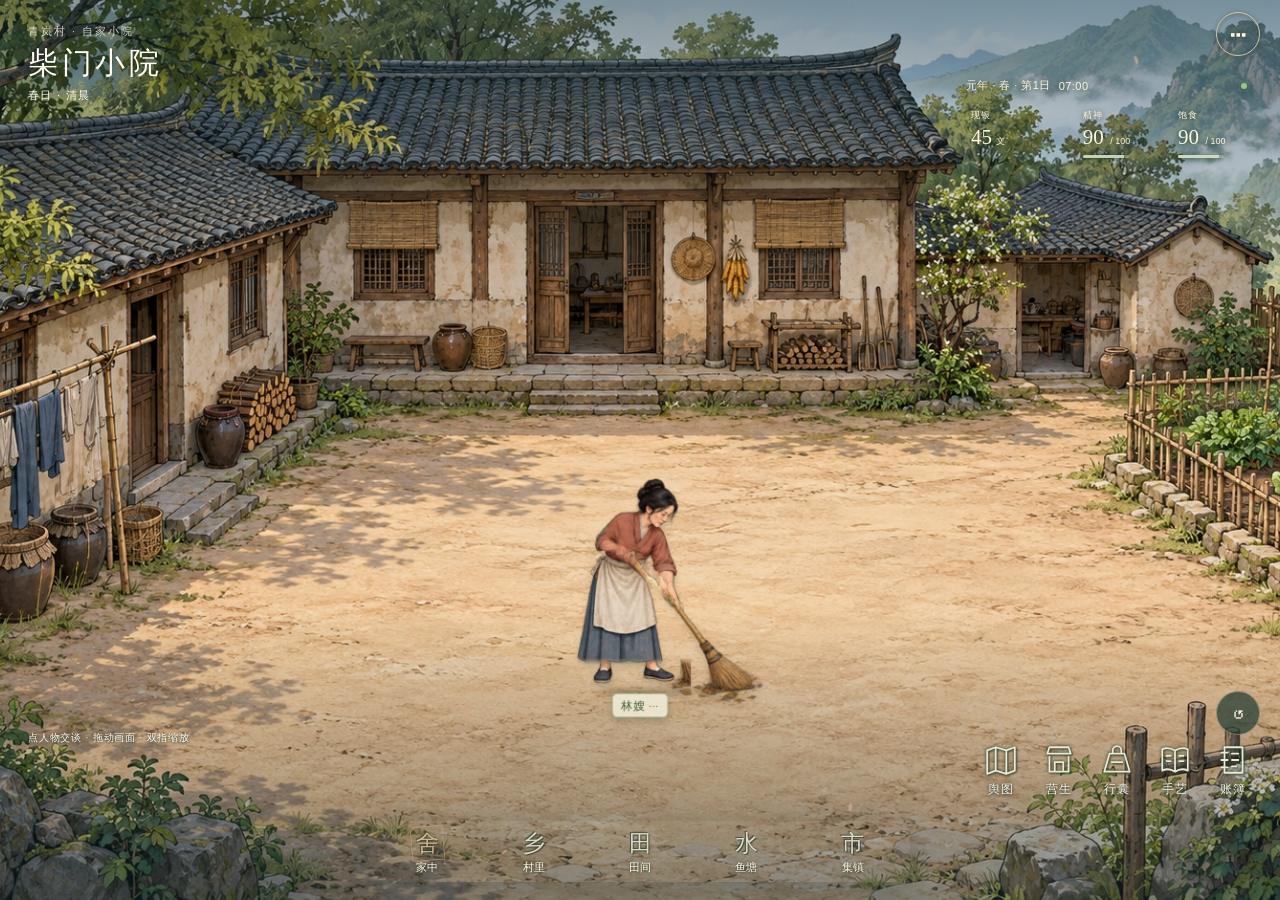
==== index.html @ 07425cd7 "Keep standing work feet planted and add contact shadows" ====
<!doctype html>
<html lang="zh-CN">
<head>
  <meta charset="utf-8">
  <meta name="viewport" content="width=device-width,initial-scale=1,viewport-fit=cover">
  <meta name="theme-color" content="#f5f1e8">
  <meta name="description" content="在青岚村从帮工学艺起步，种田、养鱼、经营面摊，一点点置下自己的家业。手机点开即玩的古风模拟经营测试版。">
  <title>山河家业 · 青岚经营记</title>
  <link rel="icon" href="icon.svg" type="image/svg+xml">
  <link rel="stylesheet" href="style.css?v=2">
  <link rel="stylesheet" href="game-shell.css?v=4">
  <link rel="stylesheet" href="scene-camera.css?v=4">
  <link rel="stylesheet" href="work-sprites.css?v=7">
</head>
<body>
  <header class="masthead">
    <a class="brand" href="./" aria-label="山河家业首页"><span class="seal">山</span><span><strong>山河家业</strong><small>青岚经营记</small></span></a>
    <div class="header-right"><span class="beta">山村测试版</span><button class="icon-button" id="settings-button" aria-label="打开存档与设置">⋯</button></div>
  </header>
  <main class="game-layout" id="game">
    <section class="world-column" aria-label="动态地点画面">
      <div class="scene" id="scene">
        <img class="scene-background" id="scene-image" alt="青岚村的山水生活" src="assets/home-v2.jpg" fetchpriority="high">
        <div class="scene-wash" aria-hidden="true"></div>
        <div class="scene-water" aria-hidden="true"></div>
        <canvas id="scene-motion" aria-hidden="true"></canvas>
        <div class="scene-heading"><span class="eyebrow" id="scene-region">青岚山下</span><h1 id="scene-title">家中小院</h1><span class="scene-weather" id="scene-weather">春日 · 晴</span></div>
        <div class="npc-layer" id="npc-layer"></div>
        <span class="scene-tip">点人物交谈 · 拖动画面 · 双指缩放</span>
        <span class="motion-label" aria-label="动态场景"><i></i>山间日常</span>
      </div>
      <nav class="location-nav" id="locations" aria-label="前往不同地点"></nav>
      <div class="scene-story"><span class="chapter-mark">壹</span><div><h2 id="story-title">从一餐一饭，慢慢置下家业</h2><p id="story-description">一方山水，几位熟人。先学门手艺，再盘算自己的营生。</p></div></div>
      <section class="recent-section" aria-label="最近发生的事"><div class="section-label"><span>村中手记</span><span class="subtle">每一次劳作，都有回响</span></div><ol id="recent-events" class="recent-events"></ol></section>
    </section>
    <section id="management-panel" class="management-column" aria-label="经营与生活">
      <div class="date-line"><span id="date">元年 · 春 · 初一</span><span id="time">辰时</span><span class="autosave" id="save-status"><i></i>进度自动保存</span></div>
      <div class="status-strip" id="status-strip"></div>
      <div class="panel-heading"><span>家业手札</span><button id="close-panel" aria-label="收起手札">×</button></div>
      <nav class="view-tabs" id="view-tabs" aria-label="经营栏目"><button data-view="business" aria-selected="true">营生</button><button data-view="bag" aria-selected="false">行囊</button><button data-view="skills" aria-selected="false">手艺</button><button data-view="ledger" aria-selected="false">账簿</button></nav>
      <div class="view-content" id="view-content" aria-live="polite"></div>
      <p class="version-note">经营测试版 · 本机独立存档 · 无需注册</p>
    </section>
  </main>
  <nav class="game-tools" aria-label="游戏手札"><button id="world-map-button" aria-label="打开世界地图"><svg viewBox="0 0 32 32" aria-hidden="true"><path d="M3 7l8-3 10 3 8-3v22l-8 3-10-3-8 3zM11 4v22M21 7v22"/></svg><span>舆图</span></button><button data-open-view="business">营生</button><button data-open-view="bag">行囊</button><button data-open-view="skills">手艺</button><button data-open-view="ledger">账簿</button></nav>
  <button id="panel-scrim" class="panel-scrim" aria-label="收起手札" hidden></button>
  <div class="toast" id="toast" role="status" aria-live="polite"></div>
  <dialog class="conversation" id="conversation" aria-labelledby="dialog-name">
    <button class="dialog-close" id="close-conversation" aria-label="结束对话">×</button>
    <div class="person-intro"><div class="portrait-wrap"><img id="dialog-portrait" alt=""></div><div><span class="eyebrow" id="dialog-role"></span><h2 id="dialog-name"></h2><p class="dialog-location" id="dialog-location"></p></div></div>
    <p class="dialog-speech" id="dialog-speech"></p>
    <p class="dialog-result" id="dialog-result" role="status" hidden></p>
    <div id="dialog-actions" class="action-list"></div>
    <button class="text-button leave-dialog" id="leave-conversation">改日再聊</button>
  </dialog>
  <dialog class="settings-dialog" id="settings" aria-labelledby="settings-title">
    <button class="dialog-close" id="close-settings" aria-label="关闭存档与设置">×</button>
    <span class="eyebrow">山河手札</span><h2 id="settings-title">存档与设置</h2>
    <p class="muted">进度保存在当前浏览器。更换手机、清理浏览器前，请导出一份存档。</p>
    <div class="settings-actions"><button class="primary-button" id="export-save">导出存档</button><label class="secondary-button file-label">导入存档<input type="file" id="import-save" accept="application/json,.json"></label><button class="secondary-button" id="toggle-motion">减少画面动态</button></div>
    <p class="setting-message" id="setting-message" role="status"></p>
    <div class="settings-divider"></div><p class="muted small">本版开放务农、养鱼、面摊三条起家路线。家族继承等后续内容暂未开放。</p>
    <button class="danger-button" id="new-game">重新开始一段生活</button>
  </dialog>
  <noscript><p class="noscript">请启用浏览器 JavaScript，才能开始经营与保存进度。</p></noscript>
  <script type="module" src="app.js?v=7"></script>
</body>
</html>
---- style.css ----
@charset "UTF-8";
/* Each work joint has its own pivot. The feet stay planted while hands and
   implements perform the task, including in the compact mobile scene. */
.work-actor{display:block;width:clamp(132px,16vw,206px);height:auto;aspect-ratio:180/168;pointer-events:none;margin-bottom:-3px;filter:drop-shadow(0 2px 1px #283b2424)}
.work-actor>svg{display:block;width:100%;height:100%;overflow:visible}
.work-actor .wa-joint,.work-actor .wa-torso,.work-actor .wa-hoe-swing,.work-actor .wa-sweep-arms{transform-box:view-box}
.work-actor .wa-torso{transform-origin:85px 112px}
.work-farmer .wa-torso{animation:wa-bend 2.5s ease-in-out infinite}
.wa-hoe-swing{transform-origin:87px 65px;animation:wa-hoe 2.5s ease-in-out infinite}
.wa-soil{animation:wa-soil 2.5s ease-out infinite;transform-origin:130px 150px}
.wa-feed-arm{transform-origin:96px 63px;animation:wa-feed 3.1s ease-in-out infinite}
.wa-grains{animation:wa-grains 3.1s ease-in infinite}
.wa-stir-arm{transform-origin:112px 74px;animation:wa-stir 1.7s ease-in-out infinite}
.wa-bowl-arm{transform-origin:70px 64px;animation:wa-hold 1.7s ease-in-out infinite}
.wa-steam{animation:wa-steam 3.4s ease-in-out infinite}
.wa-scoop-arm{transform-origin:73px 64px;animation:wa-scoop 3.3s ease-in-out infinite}
.wa-sack-arm{transform-origin:96px 64px;animation:wa-sack 3.3s ease-in-out infinite}
.wa-write-arm{transform-origin:114px 80px;animation:wa-write 1.6s linear infinite}
.wa-sweep-arms{transform-origin:90px 65px;animation:wa-sweep 2.6s ease-in-out infinite}
.work-neighbor .wa-torso{animation:wa-sweep-body 2.6s ease-in-out infinite}
.npc:hover .work-actor,.npc:focus-visible .work-actor{filter:brightness(1.08) drop-shadow(0 2px 1px #283b2424)}
.npc .npc-activity{font-size:9px;letter-spacing:.05em;color:#fff9e7;text-shadow:0 1px 3px #263d28,0 1px 5px #263d28;white-space:nowrap;line-height:1.7;margin-top:2px}
@keyframes wa-bend{0%,100%{transform:rotate(-7deg)}40%,58%{transform:rotate(9deg)}}
@keyframes wa-hoe{0%,100%{transform:rotate(-32deg)}42%,58%{transform:rotate(10deg)}75%{transform:rotate(-3deg)}}
@keyframes wa-soil{0%,38%,70%,100%{opacity:0;transform:translate(0,0)}45%{opacity:.8;transform:translate(0,-3px)}64%{opacity:0;transform:translate(6px,-12px)}}
@keyframes wa-feed{0%,15%,100%{transform:rotate(24deg)}35%,45%{transform:rotate(-19deg)}60%{transform:rotate(12deg)}}
@keyframes wa-grains{0%,30%,76%,100%{opacity:0;transform:translate(-8px,-20px)}34%{opacity:1;transform:translate(-8px,-20px)}72%{opacity:0;transform:translate(19px,42px)}}
@keyframes wa-stir{0%,100%{transform:rotate(-9deg) translate(-2px,1px)}25%{transform:rotate(-1deg) translate(3px,0)}50%{transform:rotate(9deg) translate(1px,2px)}75%{transform:rotate(0deg) translate(-3px,3px)}}
@keyframes wa-hold{0%,100%{transform:rotate(-1deg)}50%{transform:rotate(2deg)}}
@keyframes wa-steam{0%,100%{opacity:.2;transform:translateY(3px)}55%{opacity:.7;transform:translateY(-5px)}}
@keyframes wa-scoop{0%,100%{transform:rotate(-18deg)}30%,45%{transform:rotate(9deg)}65%{transform:rotate(-5deg)}80%{transform:rotate(-18deg)}}
@keyframes wa-sack{0%,100%{transform:rotate(1deg)}40%,65%{transform:rotate(-5deg)}}
@keyframes wa-write{0%,100%{transform:translate(0,0) rotate(0deg)}15%{transform:translate(2px,1px) rotate(3deg)}30%{transform:translate(-1px,2px) rotate(-2deg)}45%{transform:translate(2px,3px) rotate(2deg)}60%{transform:translate(0,4px) rotate(-2deg)}78%{transform:translate(-3px,-2px) rotate(-7deg)}}
@keyframes wa-sweep{0%,100%{transform:rotate(-14deg)}48%{transform:rotate(18deg)}62%{transform:rotate(18deg)}}
@keyframes wa-sweep-body{0%,100%{transform:rotate(-3deg)}48%,62%{transform:rotate(4deg)}}
@media(max-width:1050px){.work-actor{width:153px}}
@media(max-width:760px){.work-actor{width:135px}.npc .npc-activity{font-size:8px}}
body.reduced-motion .work-actor *,body.reduced-motion .work-actor *::before{animation:none!important}
@media(prefers-reduced-motion:reduce){.work-actor *{animation:none!important}}
:root{--paper:#f5f1e8;--paper-deep:#ece5d7;--ink:#293e35;--muted:#7d8275;--green:#43644f;--green-light:#e7ecdf;--line:#dcd8cb;--gold:#b18a4a;--red:#9e5348;--serif:"Songti SC","STSong","Noto Serif CJK SC",serif;--sans:-apple-system,BlinkMacSystemFont,"PingFang SC","Microsoft Yahei",sans-serif;font-family:var(--sans);color:var(--ink);background:var(--paper);font-synthesis:none;font-size:14px}*{box-sizing:border-box}body{margin:0;background:radial-gradient(ellipse at 20% 0,#fffdf7 0,transparent 65%),var(--paper)}button,a,input{touch-action:manipulation}button{font:inherit;color:inherit;cursor:pointer}button:focus-visible,a:focus-visible,label:focus-within{outline:3px solid #c7a56c;outline-offset:4px}button:disabled{cursor:not-allowed}a{color:inherit;text-decoration:none}button{border:0;background:none}h1,h2,h3,p{margin:0}button,summary{-webkit-tap-highlight-color:transparent}.masthead{max-width:1440px;margin:auto;padding:25px 40px 21px;display:flex;justify-content:space-between;align-items:center;border-bottom:1px solid var(--line)}.brand{display:flex;align-items:center;gap:12px}.brand strong{display:block;font:600 25px/1.2 var(--serif);letter-spacing:.13em}.brand small{display:block;font-size:10px;letter-spacing:.3em;color:var(--muted);margin-top:6px}.seal{display:grid;place-items:center;border:1px solid var(--red);outline:1px solid #9e534866;outline-offset:-4px;background:#9e5348;color:#faf1da;font:24px var(--serif);height:45px;width:38px;transform:rotate(-3deg)}.header-right{display:flex;align-items:center;gap:20px}.beta{font-size:11px;letter-spacing:.13em;color:var(--muted);padding:5px 9px;border:1px solid var(--line);border-radius:3px}.icon-button{font-size:29px;line-height:1;width:44px;height:44px;border-radius:50%;border:1px solid var(--line)}.game-layout{max-width:1440px;margin:auto;padding:30px 40px 50px;display:grid;grid-template-columns:minmax(0,1.1fr) minmax(360px,.9fr);gap:36px;align-items:start}.world-column{position:sticky;top:24px}.scene{position:relative;width:100%;aspect-ratio:1.48;min-height:300px;overflow:hidden;border-radius:9px;background:#b9c4ab;isolation:isolate;box-shadow:0 14px 35px #354d3812}.scene-background{width:100%;height:100%;position:absolute;inset:0;object-fit:cover;animation:scene-breathe 30s ease-in-out infinite alternate;transform-origin:center;z-index:-3}.scene-wash{position:absolute;inset:0;background:linear-gradient(180deg,#102d263b,transparent 32%,transparent 62%,#233c2726);pointer-events:none;z-index:-1}.scene-heading{position:absolute;top:23px;left:25px;color:#fffbed;filter:drop-shadow(0 1px 4px #203c3380);z-index:4}.eyebrow{text-transform:uppercase;letter-spacing:.18em;font-size:10px;line-height:1.8;display:block;color:var(--muted)}.scene-heading .eyebrow{color:#fffbedc7}.scene-heading h1{font:500 31px/1.4 var(--serif);letter-spacing:.12em}.scene-weather{display:block;font-size:11px;letter-spacing:.12em;margin-top:4px}.scene-tip{position:absolute;bottom:17px;left:20px;font-size:10px;color:#fffbee;letter-spacing:.08em;text-shadow:0 1px 3px #233a2c}.motion-label{position:absolute;right:18px;bottom:17px;font-size:10px;color:#fffbee;display:flex;align-items:center;gap:5px;text-shadow:0 1px 3px #233a2c}.motion-label i,.autosave i{width:5px;height:5px;background:#98c58d;border-radius:50%;display:inline-block;box-shadow:0 0 0 3px #b8d2a41c}.scene canvas{position:absolute;inset:0;width:100%;height:100%;pointer-events:none;z-index:1}.scene-water{position:absolute;left:39%;top:45%;width:62%;height:60%;background:repeating-radial-gradient(ellipse at 58% 64%,transparent 0,transparent 14px,#f8fff52b 15px,transparent 17px,transparent 30px);transform:rotate(-9deg);animation:water-flow 9s linear infinite;opacity:0;pointer-events:none;mix-blend-mode:screen;z-index:0}.scene[data-location="pond"] .scene-water{opacity:.45;clip-path:ellipse(52% 40% at 50% 60%)}.npc-layer{position:absolute;inset:0;z-index:3}.npc{position:absolute;left:var(--x);top:var(--y);transform:translate(-50%,-100%);padding:0;min-width:66px;min-height:100px;display:flex;flex-direction:column;align-items:center;justify-content:flex-end;filter:drop-shadow(0 4px 3px #24372633)}.npc img{height:clamp(68px,7.5vw,116px);width:auto;max-width:105px;object-fit:contain;display:block;animation:person-idle 4.8s ease-in-out infinite;animation-delay:var(--delay,0s);transform-origin:50% 92%;pointer-events:none;transition:filter .2s}.npc::before{content:"";position:absolute;left:19%;right:19%;bottom:22px;height:6px;border-radius:50%;background:#344a3433;filter:blur(3px);z-index:-1}.npc:hover img,.npc:focus-visible img{filter:brightness(1.09)}.npc-name{font-size:10px;color:#324c3e;background:#faf5e5e8;border:1px solid #c5c9ae;border-radius:20px;padding:4px 9px;white-space:nowrap;box-shadow:0 2px 7px #2b453119;letter-spacing:.08em;display:flex;gap:4px;align-items:center}.npc-name::after{content:"···";font-size:10px;color:#54705b}.npc:active img{transform:scale(.97)}.location-nav{display:flex;justify-content:space-between;gap:4px;margin-top:12px;padding:8px 0;border-bottom:1px solid var(--line)}.location-tab{display:flex;align-items:center;justify-content:center;gap:6px;min-height:44px;flex:1;font-size:12px;color:var(--muted);border-radius:5px;white-space:nowrap}.location-tab.active{color:var(--green);background:var(--green-light);font-weight:600}.location-tab .loc-symbol{font:17px var(--serif);opacity:.8}.scene-story{display:flex;gap:17px;padding:24px 0 22px;border-bottom:1px solid var(--line)}.chapter-mark{font:25px var(--serif);color:var(--gold);padding-top:3px}.scene-story h2{font:500 19px/1.6 var(--serif);letter-spacing:.04em}.scene-story p{font-size:12px;color:var(--muted);line-height:1.85;margin-top:6px}.recent-section{padding-top:19px}.section-label{display:flex;justify-content:space-between;align-items:center;gap:8px;font-size:11px;letter-spacing:.12em}.subtle{font-size:10px;color:#999b8b;letter-spacing:.03em}.recent-events{margin:15px 0 0;padding:0;list-style:none}.recent-events li{display:flex;gap:12px;line-height:1.75;font-size:11px;color:#777e70;margin-top:9px}.event-time{color:#a6a590;white-space:nowrap;font-size:10px;min-width:60px}.management-column{min-width:0}.date-line{display:flex;align-items:center;gap:12px;font-size:11px;letter-spacing:.04em;color:var(--muted);padding:1px 0 18px}.date-line>span:first-child{color:var(--ink)}.autosave{margin-left:auto;display:flex;align-items:center;gap:6px;font-size:10px}.status-strip{display:grid;grid-template-columns:1.2fr 1fr 1fr;gap:10px;padding:18px 0 21px;border-top:1px solid var(--line);border-bottom:1px solid var(--line)}.stat{border-right:1px solid var(--line);padding-left:17px}.stat:first-child{padding-left:0}.stat:last-child{border-right:0}.stat-label{font-size:10px;color:var(--muted);letter-spacing:.14em;display:block}.stat-value{font:500 28px/1.5 var(--serif);display:block;margin-top:3px;font-variant-numeric:tabular-nums}.stat-value small{font:11px var(--sans);color:var(--muted);margin-left:4px}.stat-meter{height:3px;width:65px;background:#e4e3d5;margin-top:6px;overflow:hidden;border-radius:3px}.stat-meter i{display:block;height:100%;background:#90a284}.stat.low .stat-value{color:var(--red)}.view-tabs{display:flex;border-bottom:1px solid var(--line);gap:28px;margin:17px 0 24px}.view-tabs button{min-height:44px;font-size:12px;position:relative;color:var(--muted);padding:4px 0 12px}.view-tabs button[aria-selected="true"]{font-weight:600;color:var(--ink)}.view-tabs button[aria-selected="true"]::after{content:"";position:absolute;bottom:-1px;left:0;right:0;height:2px;background:var(--green)}.content-heading{display:flex;justify-content:space-between;align-items:center;margin-bottom:14px;gap:10px}.content-heading h2{font:500 21px var(--serif);letter-spacing:.07em}.content-heading span{font-size:10px;color:var(--muted)}.intro-note{font-size:12px;color:var(--muted);line-height:1.9;margin-bottom:18px}.goal{background:#e8ecdf;border:1px solid #d7decb;border-radius:6px;padding:13px 15px;display:flex;gap:10px;align-items:flex-start;margin-bottom:18px}.goal-mark{font-family:var(--serif);color:var(--green);font-size:21px;line-height:1.2}.goal strong{font-size:12px;font-weight:500;display:block}.goal p{font-size:11px;line-height:1.8;color:#7c8770;margin-top:5px}.business-list{display:grid;gap:12px}.business-card{background:#fffdf6b3;border:1px solid var(--line);border-radius:7px;padding:17px 18px}.business-top{display:flex;justify-content:space-between;align-items:flex-start;gap:14px}.business-title{display:flex;gap:10px;align-items:center}.business-symbol{height:32px;width:32px;display:grid;place-items:center;background:#edf0e6;border-radius:50%;font:18px var(--serif);color:#627851}.business-title h3{font:500 17px var(--serif)}.business-title p{font-size:10px;color:var(--muted);margin-top:5px}.tag{font-size:10px;white-space:nowrap;color:#8e947f;background:#eeeee5;padding:4px 7px;border-radius:3px}.tag.owned{background:#e8eedf;color:#628057}.business-facts{display:flex;gap:18px;flex-wrap:wrap;font-size:10px;color:var(--muted);line-height:1.7;margin-top:15px}.business-facts b{font-weight:500;color:#5e6b52}.business-footer{margin-top:13px;padding-top:12px;border-top:1px solid #e9e5d8;display:flex;justify-content:space-between;align-items:center;gap:10px;font-size:10px;color:var(--muted)}.business-footer button{color:var(--green);font-size:11px;min-height:32px;font-weight:500;padding:4px 0}.business-footer button::after{content:" ↗"}.batch-note{margin:12px 0 0;font-size:11px;color:#78845f;line-height:1.8}.condition-track{height:3px;background:#e8e5d7;margin-top:12px;border-radius:2px;overflow:hidden}.condition-track i{display:block;height:100%;background:#a4b091}.local-section{padding-top:24px}.local-section h3{font:500 17px var(--serif);margin-bottom:12px}.action-list{display:grid;gap:9px}.action-button{border:1px solid var(--line);border-radius:6px;text-align:left;padding:13px 14px;background:#fffcf2;display:flex;justify-content:space-between;align-items:center;gap:12px;min-height:58px;width:100%;transition:background .2s,border-color .2s}.action-button:hover:not(:disabled){background:#f0f3e7;border-color:#b5c0a5}.action-button:active:not(:disabled){background:#e6ecd9}.action-button strong{display:block;font-size:12px;font-weight:500;line-height:1.6}.action-button small{display:block;font-size:10px;line-height:1.75;color:var(--muted);margin-top:3px}.action-button .arrow{font-size:17px;color:#99a888;flex:none}.action-button:disabled{background:#eeece38f;color:#94998b;border-color:#e5e1d7}.action-button:disabled small{color:#9a9e8e}.action-button:disabled .arrow{font-size:10px;color:#a2a58f}.empty-state{padding:22px 16px;text-align:center;border:1px dashed #cfd2bf;border-radius:6px;font-size:12px;line-height:1.8;color:var(--muted)}.empty-state strong{display:block;font:18px var(--serif);color:#61724f;margin-bottom:7px}.inventory-list,.skill-list{display:grid;gap:10px}.inventory-row{display:flex;align-items:center;gap:12px;padding:13px 14px;background:#fffcf3;border:1px solid var(--line);border-radius:6px}.item-mark{width:33px;height:33px;background:#eee9d9;border-radius:50%;display:grid;place-items:center;color:#8c8b66;font-family:var(--serif);font-size:14px}.inventory-row .item-name{flex:1;font-size:12px}.inventory-row .item-count{font-family:var(--serif);font-size:19px;min-width:24px}.small-button{font-size:11px;min-height:36px;padding:6px 12px;background:var(--green-light);border:1px solid #d4ddc5;border-radius:4px;color:var(--green)}.skill-card{background:#fffdf5;border:1px solid var(--line);padding:16px;border-radius:6px}.skill-heading{display:flex;align-items:center;justify-content:space-between;font-size:12px}.skill-heading b{font:22px var(--serif)}.skill-track{height:4px;background:#e5e8db;border-radius:2px;overflow:hidden;margin-top:12px}.skill-track i{display:block;height:100%;background:#849b76}.skill-card p{font-size:10px;color:var(--muted);line-height:1.8;margin-top:10px}.ledger-summary{display:grid;grid-template-columns:repeat(2,1fr);gap:12px;margin:18px 0}.ledger-amount{padding:16px;border:1px solid var(--line);border-radius:6px;background:#fffdf6}.ledger-amount span{font-size:11px;color:var(--muted)}.ledger-amount b{display:block;font:27px var(--serif);margin-top:7px}.income{color:#55774d}.expense{color:#a16f55}.ledger-list{list-style:none;padding:0;margin:0}.ledger-list li{display:flex;justify-content:space-between;gap:12px;padding:13px 0;border-bottom:1px solid var(--line);font-size:12px}.ledger-list small{display:block;color:var(--muted);font-size:10px;margin-top:5px}.ledger-day-picker{display:flex;align-items:center;gap:8px;font-size:11px}.ledger-day-picker button{width:36px;min-height:36px;border:1px solid var(--line);border-radius:4px}.version-note{font-size:10px;color:#9b9e8e;line-height:1.8;margin-top:24px;text-align:center}.toast{position:fixed;bottom:25px;left:50%;transform:translate(-50%,20px);z-index:40;max-width:min(520px,calc(100vw - 32px));background:#294435f5;color:#faf5df;font-size:12px;line-height:1.8;padding:12px 19px;border-radius:7px;box-shadow:0 8px 25px #1f352933;opacity:0;pointer-events:none;transition:.25s}.toast.visible{opacity:1;transform:translate(-50%,0)}dialog{border:1px solid #d5d1c0;border-radius:12px;background:#f8f4e9;color:var(--ink);padding:27px;box-shadow:0 25px 90px #142f3a40;max-height:calc(100dvh - 40px);overflow:auto;width:min(470px,calc(100% - 28px));overscroll-behavior:contain}dialog::backdrop{background:#172e265f;backdrop-filter:blur(4px)}.dialog-close{position:absolute;right:13px;top:12px;width:40px;height:40px;font-size:25px;color:#8d9681;background:#ececde80;border-radius:50%}.person-intro{display:flex;align-items:center;gap:18px;padding-right:32px;margin-bottom:19px}.portrait-wrap{height:96px;width:78px;overflow:hidden;flex:none;background:radial-gradient(ellipse,#dce4cb,transparent 68%);border-radius:6px}.portrait-wrap img{height:165px;width:auto;max-width:118px;object-fit:contain;object-position:top;display:block;margin:0 auto;transform:translateY(5px)}.person-intro h2{font:500 24px/1.5 var(--serif);letter-spacing:.08em}.dialog-location{font-size:10px;margin-top:6px;color:var(--muted)}.dialog-speech{font:15px/1.95 var(--serif);padding:17px 18px;background:#eeedde;border:1px solid #dfe2cf;border-radius:3px 12px 12px 12px;margin-bottom:20px}.dialog-result{font-size:12px;line-height:1.85;color:#5f754f;border-left:2px solid #9bad7e;padding:3px 0 3px 12px;margin-bottom:17px}.conversation .action-list{gap:8px}.conversation .action-button{background:#fffdf6;padding:12px}.text-button{color:#768363;font-size:12px;min-height:44px;text-decoration:underline;text-underline-offset:5px}.leave-dialog{display:block;margin:15px auto 0}.settings-dialog h2{font:25px var(--serif);margin:8px 0 16px}.muted{font-size:12px;line-height:1.9;color:var(--muted)}.small{font-size:11px}.settings-actions{display:grid;grid-template-columns:1fr 1fr;gap:10px;margin-top:20px}.settings-actions button:last-child{grid-column:1/-1}.primary-button,.secondary-button{min-height:45px;padding:11px 15px;border-radius:5px;text-align:center;font-size:12px;display:flex;align-items:center;justify-content:center}.primary-button{background:var(--green);color:#fff9e9}.secondary-button{background:#ebeedf;border:1px solid #d4ddc6;color:var(--green)}.file-label{cursor:pointer}.file-label input{position:absolute;opacity:0;width:1px;height:1px}.setting-message{font-size:12px;line-height:1.8;color:var(--green);margin-top:14px}.settings-divider{height:1px;background:var(--line);margin:25px 0 18px}.danger-button{margin-top:20px;padding:10px 0;color:var(--red);font-size:11px;min-height:44px}.noscript{max-width:800px;margin:30px auto;padding:20px}body.reduced-motion .scene-background,body.reduced-motion .npc img,body.reduced-motion .scene-water{animation:none}@keyframes person-idle{0%,100%{transform:translateY(0) rotate(-.3deg)}50%{transform:translateY(-1.6px) rotate(.3deg)}}@keyframes scene-breathe{from{transform:scale(1.015) translateX(-.3%)}to{transform:scale(1.045) translateX(.3%)}}@keyframes water-flow{from{background-position:0 0}to{background-position:30px 16px}}
@media(min-width:1450px){.game-layout{gap:48px}.scene{aspect-ratio:1.48}}@media(max-width:1050px){.masthead{padding:22px 25px}.game-layout{padding:25px;gap:25px;grid-template-columns:minmax(0,1fr) minmax(330px,.95fr)}.scene{aspect-ratio:1.2;min-height:330px}.npc img{height:90px}.business-card{padding:15px}.section-label .subtle{display:none}}@media(max-width:760px){.masthead{padding:16px 19px 13px}.brand strong{font-size:22px}.brand small{font-size:9px;margin-top:4px}.seal{width:31px;height:37px;font-size:21px}.header-right{gap:8px}.beta{font-size:9px;padding:4px 6px}.icon-button{width:40px;height:40px;font-size:26px}.game-layout{display:block;padding:17px 16px max(30px,env(safe-area-inset-bottom));max-width:590px}.world-column{position:static}.scene{aspect-ratio:1.48;min-height:225px;border-radius:7px}.scene-heading{top:16px;left:18px}.scene-heading h1{font-size:27px}.scene-heading .eyebrow{font-size:9px}.scene-weather{font-size:9px}.scene-tip{font-size:9px;bottom:12px;left:13px}.motion-label{font-size:9px;bottom:12px;right:12px}.npc{min-width:58px;min-height:80px}.npc img{height:78px;max-width:78px}.npc-name{font-size:9px;padding:3px 7px}.location-nav{margin-top:7px;padding:5px 0;gap:2px}.location-tab{font-size:11px;gap:4px;min-height:43px}.location-tab .loc-symbol{font-size:15px}.scene-story{padding:18px 0;gap:12px}.scene-story h2{font-size:18px}.scene-story p{font-size:11px;margin-top:4px}.chapter-mark{font-size:23px}.recent-section{display:none}.management-column{margin-top:21px}.date-line{font-size:10px;padding-bottom:12px;gap:9px}.autosave{font-size:9px;gap:4px}.status-strip{padding:14px 0 16px;gap:5px}.stat{padding-left:15px}.stat-label{font-size:9px}.stat-value{font-size:27px}.stat-meter{width:55px}.view-tabs{margin:12px 0 21px;justify-content:space-between;gap:20px}.view-tabs button{flex:1;font-size:12px}.business-card{padding:15px}.business-title h3{font-size:16px}.business-facts{gap:12px;font-size:10px}.content-heading h2{font-size:20px}.intro-note{font-size:11px}.goal{padding:12px}.business-footer button{min-height:38px}.toast{bottom:max(18px,env(safe-area-inset-bottom));font-size:11px}.settings-dialog,.conversation{padding:22px 20px;max-height:calc(100dvh - 28px)}.dialog-speech{font-size:14px;padding:14px 15px}.person-intro{gap:13px}.portrait-wrap{height:85px;width:65px}.person-intro h2{font-size:23px}.action-button{min-height:60px}.action-button strong{font-size:12px}.action-button small{font-size:10px}.version-note{font-size:9px}}@media(prefers-reduced-motion:reduce){.scene-background,.scene-water,.npc img{animation:none!important}*,*::before,*::after{scroll-behavior:auto!important}}@media(max-width:350px){.game-layout{padding-left:12px;padding-right:12px}.masthead{padding-left:14px;padding-right:14px}.autosave{font-size:8px}.beta{display:none}.scene{min-height:210px}.location-tab{font-size:10px}.business-facts{gap:8px}}
---- game-shell.css ----
/* Full-screen game stage. The journal never occupies a permanent web column. */
html,body{height:100%;overflow:hidden;background:#24372e}.game-layout{position:fixed;inset:0;max-width:none;padding:0;display:block}.world-column{position:absolute;inset:0;top:0}.scene{height:100%;width:100%;aspect-ratio:auto;min-height:0;border-radius:0;box-shadow:none}.scene-background{object-fit:cover;animation:none}.scene-wash{background:linear-gradient(180deg,#152d3477,transparent 30%,transparent 68%,#152c3477)}.masthead{position:fixed;z-index:8;top:max(12px,env(safe-area-inset-top));left:20px;right:20px;max-width:none;border:0;padding:0;pointer-events:none}.brand{display:none}.header-right{margin-left:auto;pointer-events:auto;gap:8px}.beta{display:none}.icon-button{background:#f7f1dbe8;color:#354e3b;border-color:#d3c4a2}.scene-heading{top:max(22px,env(safe-area-inset-top));left:28px}.scene-heading h1{font-size:30px}.scene-heading .eyebrow{font-size:11px}.scene-story,.recent-section,.version-note{display:none}.scene-tip{bottom:155px;left:28px;font-size:12px}.motion-label{display:none}.location-nav{position:absolute;bottom:max(18px,env(safe-area-inset-bottom));left:50%;transform:translateX(-50%);width:min(540px,calc(100% - 32px));z-index:7;margin:0;padding:6px;border:1px solid #d6c7a0;border-radius:14px;background:#f4eedbF2;box-shadow:0 7px 30px #132a3440}.location-tab{color:#716f55;min-height:46px;font-size:13px}.location-tab.active{background:#536e50;color:#fff6df;border-radius:9px}.game-hud{position:absolute;right:24px;top:78px;z-index:5;width:290px;background:#f8f1dfe8;border:1px solid #c8ba98;border-radius:10px;padding:11px 14px;box-shadow:0 5px 20px #132a3420;pointer-events:none}.date-line{font-size:11px;padding:0 0 8px;gap:8px}.autosave{font-size:0}.autosave i{width:6px;height:6px}.status-strip{padding:8px 0 0;border-bottom:0;border-top:1px solid #c8ba9880;gap:4px}.stat{padding-left:10px}.stat-label{font-size:10px}.stat-value{font-size:23px;line-height:1.2;margin-top:3px}.stat-value small{font-size:9px}.stat-meter{width:46px;margin-top:5px}.game-tools{position:fixed;z-index:8;right:24px;bottom:100px;display:flex;gap:8px}.game-tools button{height:48px;min-width:53px;padding:0 13px;border-radius:8px;border:1px solid #c2ad80;background:#f4edd9ed;font:17px var(--serif);box-shadow:0 3px 12px #23342635}.game-tools button[aria-expanded=true]{background:#4b664b;color:#fff1cf}.management-column{position:fixed;right:20px;top:30px;bottom:30px;width:min(460px,calc(100% - 32px));margin:0;z-index:22;background:#f7f1e4;border:1px solid #b9a47b;border-radius:12px;box-shadow:0 15px 80px #132a3470;padding:20px;overflow:auto;display:none;overscroll-behavior:contain}.management-column.is-open{display:block}.panel-heading{display:flex;align-items:center;justify-content:space-between;font:22px var(--serif);border-bottom:1px solid var(--line);padding-bottom:8px}.panel-heading button{width:44px;height:44px;font:28px var(--sans)}.panel-scrim{position:fixed;inset:0;background:#12282f45;z-index:20}.panel-scrim[hidden]{display:none}.toast{bottom:160px;z-index:30}.npc-activity{font-size:10px;color:#fff8df;text-shadow:0 1px 3px #182f28;background:#283e34a6;border-radius:5px;padding:3px 6px;margin-top:3px;white-space:nowrap}.npc{min-width:84px}.npc-name{font-size:11px}.scene-heading{pointer-events:none}dialog{z-index:50}
@media(max-width:760px){.masthead{left:12px;right:12px;top:max(12px,env(safe-area-inset-top))}.scene-heading{left:18px;top:max(20px,env(safe-area-inset-top))}.scene-heading h1{font-size:26px}.scene-heading .eyebrow{font-size:9px}.game-hud{top:116px;right:14px;left:14px;width:auto;padding:8px 12px;display:flex;align-items:center;gap:12px}.date-line{display:block;border:0;padding:0;white-space:nowrap;font-size:10px}.date-line #time{display:block;margin-top:5px}.autosave{display:none}.status-strip{border:0;border-left:1px solid #bbae8a80;padding:0 0 0 10px;flex:1;gap:3px}.stat{padding-left:5px}.stat-value{font-size:21px}.stat-value small{font-size:8px}.stat-meter{width:36px}.stat-label{font-size:9px}.scene-tip{left:18px;bottom:154px;font-size:10px}.game-tools{right:16px;left:16px;bottom:max(88px,calc(env(safe-area-inset-bottom) + 75px));justify-content:flex-end;gap:7px}.game-tools button{height:43px;min-width:47px;font-size:15px;padding:0 10px}.location-nav{bottom:max(14px,env(safe-area-inset-bottom))}.management-column{top:max(16px,env(safe-area-inset-top));bottom:max(16px,env(safe-area-inset-bottom));right:16px;padding:16px}.scene .npc{top:min(var(--y),76%)}.scene-background{object-position:57% center}.npc-activity{font-size:9px}.toast{bottom:150px}.view-tabs{margin:10px 0 18px}}
@media(max-height:500px){.game-hud{top:14px;right:72px;left:auto;width:290px;display:block}.game-tools{bottom:88px}.scene-heading h1{font-size:24px}.scene-tip{display:none}.management-column{top:10px;bottom:10px}.scene .npc{top:80%}}
/* Compact transparent icon controls. */
.game-tools{gap:13px}.game-tools button{border:0;background:transparent;box-shadow:none;display:flex;flex-direction:column;align-items:center;gap:4px;padding:0;min-width:46px;height:57px}.game-tools button svg{width:34px;height:34px;stroke-linecap:round;stroke-linejoin:round}.location-tab{flex-direction:column;gap:1px;min-height:48px}.view-tabs{gap:10px;border:0}.view-tabs button{padding:8px 15px;min-height:38px}.view-tabs button[aria-selected=true]::after{display:none}
@media(max-width:760px){.game-hud{top:113px;width:auto;left:16px;right:16px;gap:8px}.game-hud .status-strip{border:0;padding:0;gap:5px}.game-hud .stat-value{font-size:20px}.game-hud .stat-label{font-size:9px}.game-hud .stat-meter{width:32px;margin:4px 0 0}.game-tools{gap:14px;bottom:max(88px,calc(env(safe-area-inset-bottom) + 75px))}.game-tools button{min-width:42px;height:51px;font-size:10px}.game-tools button svg{width:30px;height:30px}.location-nav{width:min(420px,calc(100% - 30px))}.location-tab{min-height:46px;font-size:10px}}
/* Ink controls: transparent silhouettes and restrained cinnabar accents. */
:root{--green:#4f6358;--green-light:#e9ece3;--ink:#36473e;--muted:#7e8375;--gold:#a78b59;--red:#a85d4f;--line:#d9d6c9}.game-tools button{color:#f9f4e6;font:12px var(--serif);letter-spacing:.12em;text-shadow:0 1px 3px #172d25,0 0 7px #172d2570}.game-tools button svg,.game-tools button:nth-child(n) svg{stroke:#eee8d6;fill:transparent;stroke-width:1.65;filter:drop-shadow(1px 1px 1px #263e2c) drop-shadow(-1px -1px 1px #263e2c80)}.game-tools button:hover svg,.game-tools button:focus-visible svg{stroke:#fff9e4;fill:#f9f0d915;transform:translateY(-2px)}.location-nav{background:transparent;backdrop-filter:none;border:0}.location-tab,.location-tab.active{background:transparent;box-shadow:none;border-radius:0;color:#fff6e0;font-family:var(--serif);text-shadow:0 1px 3px #1b3025}.location-tab .loc-symbol,.location-tab:nth-child(n) .loc-symbol{color:#f4eedc;font-size:23px;font-weight:400;text-shadow:1px 1px 1px #273f2e,-1px -1px 1px #273f2e}.location-tab.active .loc-symbol{color:#f1c5a2;position:relative}.location-tab.active .loc-symbol::after{content:"";position:absolute;inset:-2px -5px;border:1px solid #d6a080b3;transform:rotate(-5deg)}.game-hud .stat{background:transparent;backdrop-filter:none;padding:0 7px}.game-hud .stat-label{color:#f2e6ca}.game-hud .stat-value{font-family:var(--serif);font-weight:400}.game-hud .stat-meter i,.game-hud .stat:last-child .stat-meter i{background:#d0d8bd}.icon-button{background:transparent;color:#fff4da;backdrop-filter:none;filter:drop-shadow(0 1px 2px #253d2f)}.management-column,dialog{background:#f6f1e5;border-color:#c8bea7;border-radius:7px}.panel-heading{color:#526450;font-family:var(--serif)}.view-tabs button{background:transparent;color:#7a8270;border-radius:0;font-family:var(--serif)}.view-tabs button[aria-selected=true]{background:transparent;color:#8e5345;box-shadow:inset 0 -1px #a06650}.goal{background:#e9ecdf;border-color:#d7ddc6;border-radius:4px}.goal strong{color:#4f634b}.goal p{color:#7d8870}.business-card{background:#fffaf0a8;border-color:#ded8c8;border-radius:4px}.business-symbol,.business-card:nth-child(n) .business-symbol{background:#e7eadb;color:#67765b}.small-button,.primary-button{background:#61715b;color:#fffae9;border-radius:3px}.action-button{background:#fffcf3;border-color:#ddd7c6;border-radius:4px}.action-button:hover:not(:disabled){background:#edf0e4;border-color:#a4b096}.dialog-speech{background:#ececdd;border-color:#d8ddc8;border-radius:4px 10px 10px 10px}.npc-name{background:#f6f0dbdd;border:1px solid #b9c2a5;color:#455e42;border-radius:5px;font-family:var(--serif)}.toast{background:#354e3dea;border-radius:5px}.game-tools button[aria-expanded=true] svg{stroke:#eac4aa}.location-tab{font-size:11px}
.map-dialog{width:min(1000px,calc(100vw - 24px));padding:22px;max-height:calc(100dvh - 24px);background:#eee8d4}.map-heading{display:flex;align-items:center;justify-content:space-between;gap:12px}.map-heading small{font:11px var(--serif);letter-spacing:.16em;color:#8a8064}.map-heading h2{font:25px var(--serif);margin-top:6px;letter-spacing:.12em}.map-heading>div:last-child{display:flex;align-items:center;gap:10px}.map-close{font-size:28px;width:44px;height:44px}.map-back{border:1px solid #b4b49a;font:12px var(--serif);padding:10px}.map-instruction,.map-foot{font:12px/1.8 var(--serif);color:#7e8066;margin:12px 0}.map-foot{text-align:center;margin-bottom:0}.map-stage{position:relative;aspect-ratio:900/570;width:100%;border:1px solid #b5b298;overflow:hidden}.map-art{display:block;width:100%;height:100%}.map-pins{position:absolute;inset:0}.map-pin{position:absolute;transform:translate(-50%,-50%);padding:9px 12px;background:#f6f0dded;border:1px solid #7a886c;box-shadow:0 3px 8px #4a543024;font:15px var(--serif);white-space:nowrap;color:#4d6147;min-height:44px}.map-pin::before{content:'◆';font-size:8px;margin-right:5px;color:#a45b49}.map-pin:hover{background:#fff9e8;border-color:#a7634d}.map-pin.unavailable{color:#9b9c86;border-style:dashed;border-color:#aaa98c;background:#eee9d3b3;box-shadow:none;font-size:12px}.map-pin.unavailable::before{color:#9b9c86}.game-tools{gap:12px}@media(max-width:760px){.game-tools{left:16px;right:16px;justify-content:space-between;gap:8px}.map-dialog{padding:15px}.map-heading h2{font-size:21px}.map-heading small{font-size:9px}.map-stage{aspect-ratio:4/5}.map-art{object-fit:cover}.map-pin{font-size:12px;padding:7px;min-height:44px}.map-pin.unavailable{font-size:10px}.map-foot{font-size:10px}.map-heading>div:last-child{gap:4px}.map-back{padding:8px;font-size:10px}}
/* Keep the live scene unobstructed; HUD information has no panel backing. */
.game-hud{background:transparent;border:0;box-shadow:none;padding:0;filter:drop-shadow(0 1px 3px #173729);color:#fff5dd}.game-hud .date-line,.game-hud .date-line>span:first-child,.game-hud .stat-label,.game-hud .stat-value,.game-hud .stat-value small{color:#fff5dd}.game-hud .stat-value{font-size:21px}.game-hud .status-strip{border:0;gap:12px}.game-hud .stat{background:transparent;border:0;padding:0 5px;backdrop-filter:none}.game-hud .stat-meter{background:#fff6dc40}.game-hud .stat-label{font-size:9px}.game-hud .stat-meter i{background:#c6d5b1}.game-hud .stat-value small{font-size:9px}.npc-activity{display:none!important}.scene-tip{font-size:10px}
---- scene-camera.css ----
/* Load after the game shell. Percent actor positions refer to the native painting. */
.scene.camera-scene{background:#233c34;touch-action:none;user-select:none;overscroll-behavior:none}
.camera-scene .scene-surface{position:absolute;left:0;top:0;width:1672px;height:941px;transform-origin:0 0;isolation:isolate;will-change:transform;z-index:0}
.camera-scene .scene-surface .scene-background{position:absolute;inset:0;width:100%;height:100%;object-fit:fill;object-position:center;animation:none!important;transform:none;z-index:0;pointer-events:none;-webkit-user-drag:none}
.camera-scene .scene-surface .scene-wash{z-index:1}
.camera-scene .scene-surface .scene-water{z-index:2}
.camera-scene .scene-surface canvas{z-index:2}
.camera-scene .scene-surface .npc-layer{position:absolute;inset:0;z-index:3;pointer-events:none}
.camera-scene .scene-surface .npc{left:var(--x);top:var(--y);min-height:0;min-width:0;transform:translate(-50%,-100%);pointer-events:auto;touch-action:none}
.camera-scene .scene-surface .work-actor{width:206px;height:auto;margin:0;flex:none}
.camera-scene .scene-surface .npc-name{position:absolute;top:100%;left:50%;transform:translateX(-50%) scale(var(--camera-label-scale,1));transform-origin:50% 0;font-size:11px;line-height:1.3;margin:0;padding:4px 8px}
.camera-scene .scene-surface .npc-activity{position:absolute;top:calc(100% + 28px * var(--camera-label-scale,1));left:50%;transform:translateX(-50%) scale(var(--camera-label-scale,1));transform-origin:50% 0;font-size:9px;line-height:1.5;margin:0;white-space:nowrap}
.camera-scene .scene-surface .npc::before{bottom:0}
.camera-scene.camera-dragging,.camera-scene.camera-dragging .npc{cursor:grabbing}
.camera-scene>.scene-heading,.camera-scene>.scene-tip{z-index:4}
.camera-reset{position:absolute;z-index:6;right:20px;bottom:165px;min-width:44px;min-height:44px;color:#fff4dc;background:#233c34b8;border:1px solid #e4d4b066;border-radius:50%;font-size:22px}
body.reduced-motion .scene-surface *,body.reduced-motion .scene-surface *::before{animation:none!important}
@media(prefers-reduced-motion:reduce){.scene-surface *,.scene-surface *::before{animation:none!important;transition:none!important}}
.people-focus{position:absolute;left:18px;bottom:185px;z-index:6;display:flex;gap:8px}.people-focus[hidden]{display:none}.people-focus button{font:12px var(--serif);color:#fff6df;border:1px solid #e2d9bd66;background:#304b3c88;min-height:36px;padding:5px 10px;border-radius:18px}
---- work-sprites.css ----
/* Native four-by-two atlas. Only the displayed frame changes, not body geometry. */
.scene.camera-scene .scene-surface .sprite-actor{width:240px;aspect-ratio:418/472;height:auto;background-size:400% 200%;background-repeat:no-repeat;background-position:0 0;animation:painted-work var(--work-duration,2400ms) step-end infinite;filter:drop-shadow(0 3px 2px #223d232b);transform:none;margin-bottom:-12px;position:relative;left:24px}
@keyframes painted-work{0%{background-position:0 0}12.5%{background-position:33.333333% 0}25%{background-position:66.666667% 0}37.5%{background-position:100% 0}50%{background-position:0 100%}62.5%{background-position:33.333333% 100%}75%{background-position:66.666667% 100%}87.5%{background-position:100% 100%}}
body.reduced-motion .sprite-actor{animation-play-state:paused!important}
@media(prefers-reduced-motion:reduce){.sprite-actor{animation-play-state:paused!important}}
/* Planted work contacts: cast only a small ground shadow, not a floating outline. */
.scene.camera-scene .scene-surface .sprite-actor{filter:none}
.scene.camera-scene .scene-surface .npc::before{display:none}
.sprite-actor::before{content:"";position:absolute;left:22%;bottom:3.4%;width:40%;height:3%;border-radius:50%;background:#26342338;filter:blur(2px);pointer-events:none}
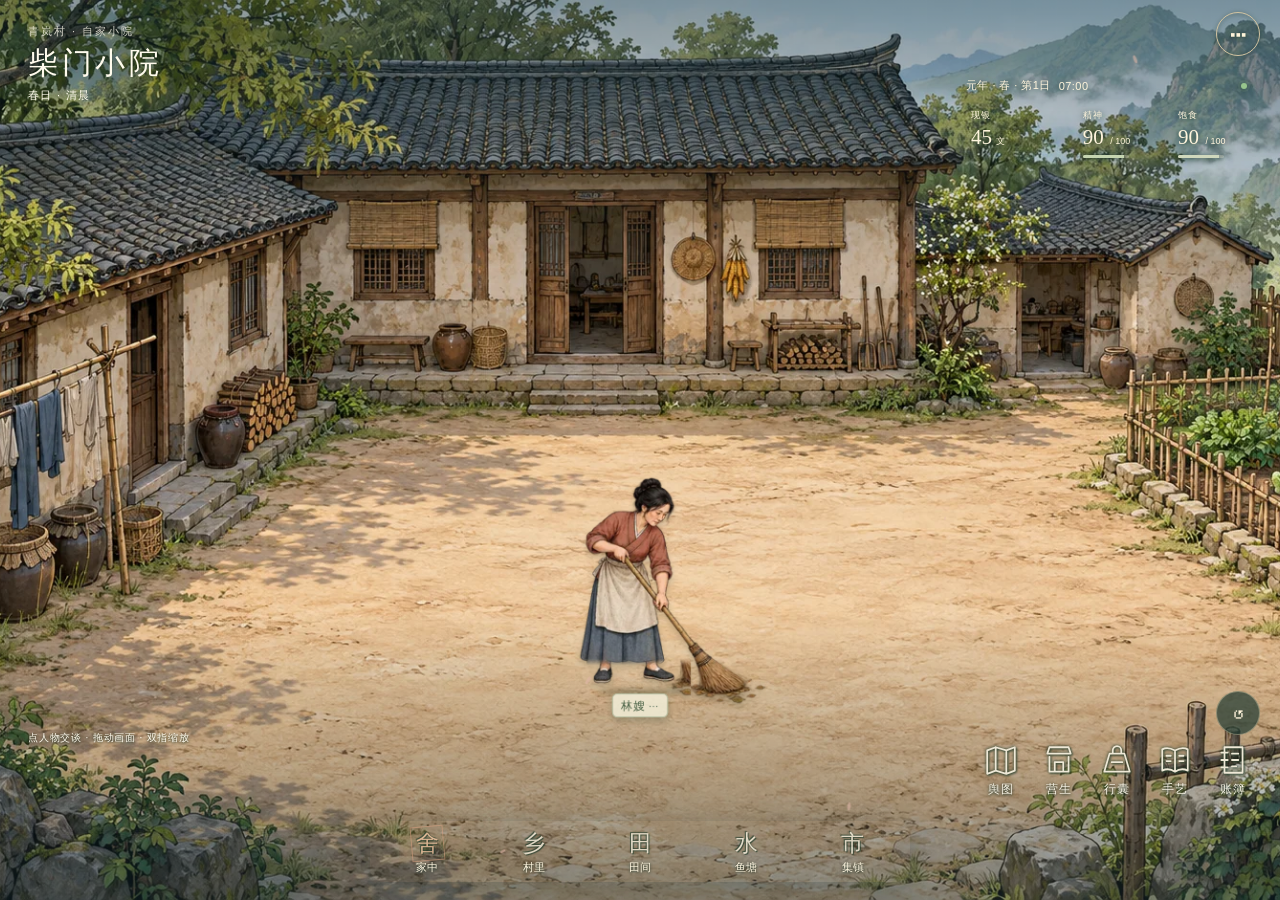
==== commit e39ae884: "Reduce mobile location transition payload and decoding work" ====
--- a/index.html
+++ b/index.html
@@ -8,9 +8,9 @@
   <title>山河家业 · 青岚经营记</title>
   <link rel="icon" href="icon.svg" type="image/svg+xml">
   <link rel="stylesheet" href="style.css?v=2">
-  <link rel="stylesheet" href="game-shell.css?v=4">
+  <link rel="stylesheet" href="game-shell.css?v=8">
   <link rel="stylesheet" href="scene-camera.css?v=4">
-  <link rel="stylesheet" href="work-sprites.css?v=7">
+  <link rel="stylesheet" href="work-sprites.css?v=8">
 </head>
 <body>
   <header class="masthead">
@@ -20,7 +20,7 @@
   <main class="game-layout" id="game">
     <section class="world-column" aria-label="动态地点画面">
       <div class="scene" id="scene">
-        <img class="scene-background" id="scene-image" alt="青岚村的山水生活" src="assets/home-v2.jpg" fetchpriority="high">
+        <img class="scene-background" id="scene-image" alt="青岚村的山水生活" src="assets/home-v3.webp" fetchpriority="high">
         <div class="scene-wash" aria-hidden="true"></div>
         <div class="scene-water" aria-hidden="true"></div>
         <canvas id="scene-motion" aria-hidden="true"></canvas>
@@ -63,6 +63,6 @@
     <button class="danger-button" id="new-game">重新开始一段生活</button>
   </dialog>
   <noscript><p class="noscript">请启用浏览器 JavaScript，才能开始经营与保存进度。</p></noscript>
-  <script type="module" src="app.js?v=7"></script>
+  <script type="module" src="app.js?v=8"></script>
 </body>
 </html>
--- a/game-shell.css
+++ b/game-shell.css
@@ -10,3 +10,6 @@
 .map-dialog{width:min(1000px,calc(100vw - 24px));padding:22px;max-height:calc(100dvh - 24px);background:#eee8d4}.map-heading{display:flex;align-items:center;justify-content:space-between;gap:12px}.map-heading small{font:11px var(--serif);letter-spacing:.16em;color:#8a8064}.map-heading h2{font:25px var(--serif);margin-top:6px;letter-spacing:.12em}.map-heading>div:last-child{display:flex;align-items:center;gap:10px}.map-close{font-size:28px;width:44px;height:44px}.map-back{border:1px solid #b4b49a;font:12px var(--serif);padding:10px}.map-instruction,.map-foot{font:12px/1.8 var(--serif);color:#7e8066;margin:12px 0}.map-foot{text-align:center;margin-bottom:0}.map-stage{position:relative;aspect-ratio:900/570;width:100%;border:1px solid #b5b298;overflow:hidden}.map-art{display:block;width:100%;height:100%}.map-pins{position:absolute;inset:0}.map-pin{position:absolute;transform:translate(-50%,-50%);padding:9px 12px;background:#f6f0dded;border:1px solid #7a886c;box-shadow:0 3px 8px #4a543024;font:15px var(--serif);white-space:nowrap;color:#4d6147;min-height:44px}.map-pin::before{content:'◆';font-size:8px;margin-right:5px;color:#a45b49}.map-pin:hover{background:#fff9e8;border-color:#a7634d}.map-pin.unavailable{color:#9b9c86;border-style:dashed;border-color:#aaa98c;background:#eee9d3b3;box-shadow:none;font-size:12px}.map-pin.unavailable::before{color:#9b9c86}.game-tools{gap:12px}@media(max-width:760px){.game-tools{left:16px;right:16px;justify-content:space-between;gap:8px}.map-dialog{padding:15px}.map-heading h2{font-size:21px}.map-heading small{font-size:9px}.map-stage{aspect-ratio:4/5}.map-art{object-fit:cover}.map-pin{font-size:12px;padding:7px;min-height:44px}.map-pin.unavailable{font-size:10px}.map-foot{font-size:10px}.map-heading>div:last-child{gap:4px}.map-back{padding:8px;font-size:10px}}
 /* Keep the live scene unobstructed; HUD information has no panel backing. */
 .game-hud{background:transparent;border:0;box-shadow:none;padding:0;filter:drop-shadow(0 1px 3px #173729);color:#fff5dd}.game-hud .date-line,.game-hud .date-line>span:first-child,.game-hud .stat-label,.game-hud .stat-value,.game-hud .stat-value small{color:#fff5dd}.game-hud .stat-value{font-size:21px}.game-hud .status-strip{border:0;gap:12px}.game-hud .stat{background:transparent;border:0;padding:0 5px;backdrop-filter:none}.game-hud .stat-meter{background:#fff6dc40}.game-hud .stat-label{font-size:9px}.game-hud .stat-meter i{background:#c6d5b1}.game-hud .stat-value small{font-size:9px}.npc-activity{display:none!important}.scene-tip{font-size:10px}
+.scene-load-status{position:absolute;z-index:6;left:50%;top:45%;transform:translate(-50%,-50%);color:#fff6e5;font:13px var(--serif);padding:8px 14px;background:#284235b8;border-radius:16px;pointer-events:none;white-space:nowrap}.scene-load-status:empty{display:none}.scene-loading .npc-layer,.scene-loading #scene-motion{visibility:hidden}
+
+.scene-loading .scene-water{visibility:hidden}
--- a/work-sprites.css
+++ b/work-sprites.css
@@ -1,5 +1,5 @@
 /* Native four-by-two atlas. Only the displayed frame changes, not body geometry. */
-.scene.camera-scene .scene-surface .sprite-actor{width:240px;aspect-ratio:418/472;height:auto;background-size:400% 200%;background-repeat:no-repeat;background-position:0 0;animation:painted-work var(--work-duration,2400ms) step-end infinite;filter:drop-shadow(0 3px 2px #223d232b);transform:none;margin-bottom:-12px;position:relative;left:24px}
+.scene.camera-scene .scene-surface .sprite-actor{width:240px;aspect-ratio:256/288;height:auto;background-size:400% 200%;background-repeat:no-repeat;background-position:0 0;animation:painted-work var(--work-duration,2400ms) step-end infinite;filter:drop-shadow(0 3px 2px #223d232b);transform:none;margin-bottom:-12px;position:relative;left:24px}
 @keyframes painted-work{0%{background-position:0 0}12.5%{background-position:33.333333% 0}25%{background-position:66.666667% 0}37.5%{background-position:100% 0}50%{background-position:0 100%}62.5%{background-position:33.333333% 100%}75%{background-position:66.666667% 100%}87.5%{background-position:100% 100%}}
 body.reduced-motion .sprite-actor{animation-play-state:paused!important}
 @media(prefers-reduced-motion:reduce){.sprite-actor{animation-play-state:paused!important}}
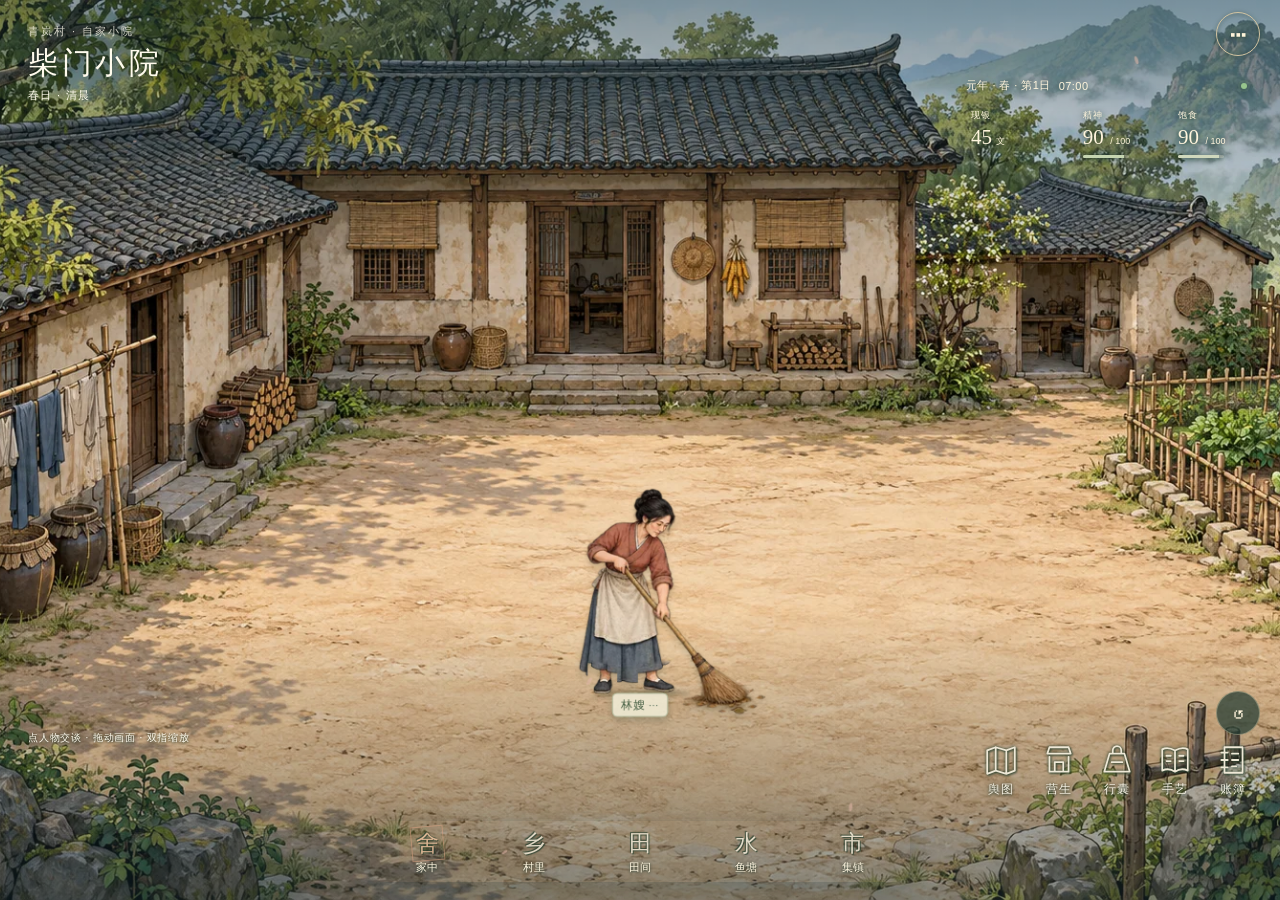
==== commit 34d1350b: "Exclude sweeping tool from planted contact masks" ====
--- a/index.html
+++ b/index.html
@@ -10,7 +10,7 @@
   <link rel="stylesheet" href="style.css?v=2">
   <link rel="stylesheet" href="game-shell.css?v=8">
   <link rel="stylesheet" href="scene-camera.css?v=4">
-  <link rel="stylesheet" href="work-sprites.css?v=8">
+  <link rel="stylesheet" href="work-sprites.css?v=9">
 </head>
 <body>
   <header class="masthead">
@@ -63,6 +63,6 @@
     <button class="danger-button" id="new-game">重新开始一段生活</button>
   </dialog>
   <noscript><p class="noscript">请启用浏览器 JavaScript，才能开始经营与保存进度。</p></noscript>
-  <script type="module" src="app.js?v=8"></script>
+  <script type="module" src="app.js?v=9"></script>
 </body>
 </html>
--- a/work-sprites.css
+++ b/work-sprites.css
@@ -7,3 +7,6 @@
 .scene.camera-scene .scene-surface .sprite-actor{filter:none}
 .scene.camera-scene .scene-surface .npc::before{display:none}
 .sprite-actor::before{content:"";position:absolute;left:22%;bottom:3.4%;width:40%;height:3%;border-radius:50%;background:#26342338;filter:blur(2px);pointer-events:none}
+/* Each character's measured sole—not the cell's bottom—touches the ground. */
+.scene.camera-scene .scene-surface .sprite-actor{margin-bottom:calc(-240px * var(--shoe-empty-ratio,.05))}
+.sprite-actor::before{bottom:calc(var(--shoe-bottom,4.5%) - 1.5%)}
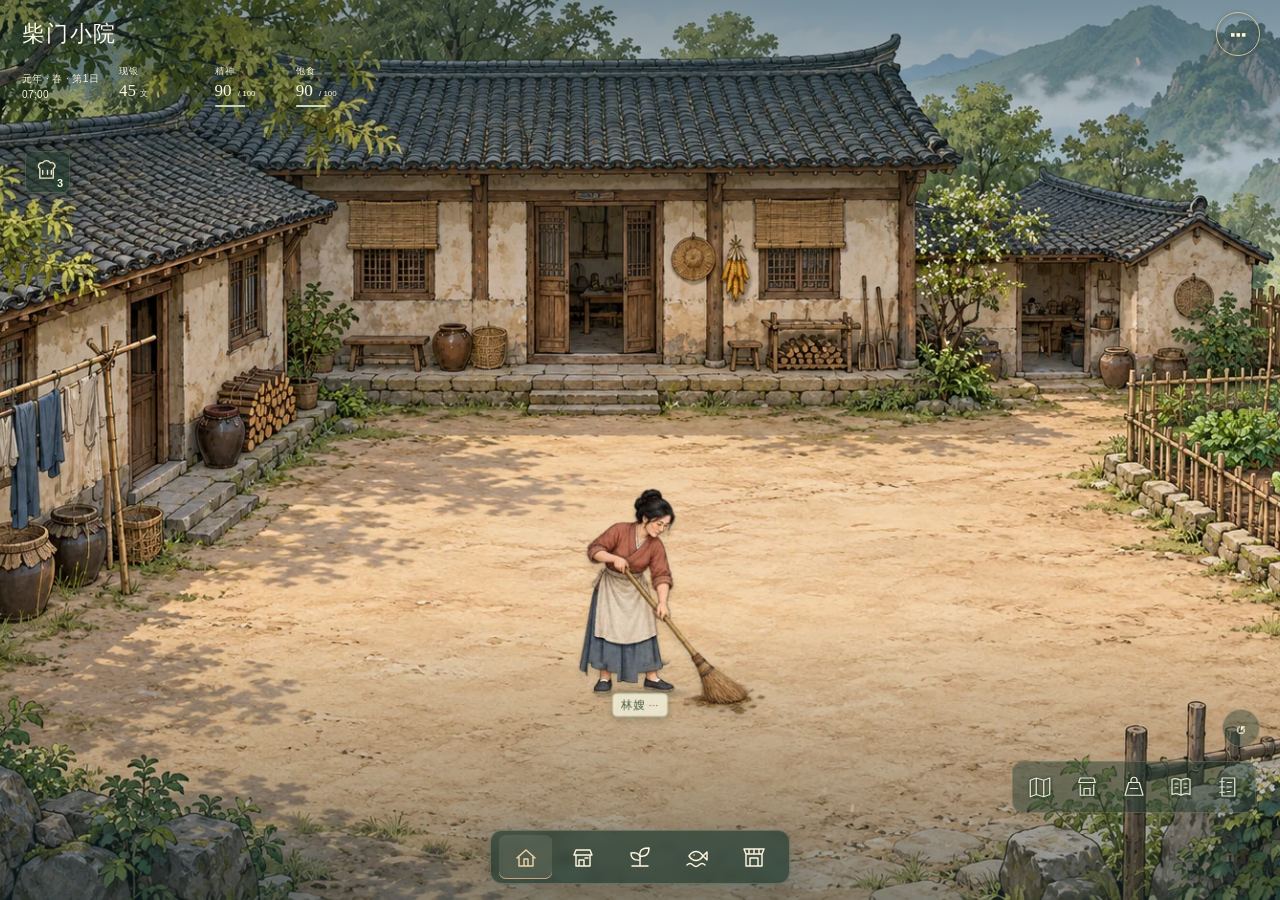
==== commit 5c0a6443: "Use compact icon controls and visible inventory in mobile HUD" ====
--- a/index.html
+++ b/index.html
@@ -11,6 +11,7 @@
   <link rel="stylesheet" href="game-shell.css?v=8">
   <link rel="stylesheet" href="scene-camera.css?v=4">
   <link rel="stylesheet" href="work-sprites.css?v=9">
+  <link rel="stylesheet" href="play-hud.css?v=11">
 </head>
 <body>
   <header class="masthead">
@@ -42,6 +43,8 @@
       <p class="version-note">经营测试版 · 本机独立存档 · 无需注册</p>
     </section>
   </main>
+  <section class="quick-inventory" aria-label="随身物品"><span class="quick-inventory-label">随身</span><div id="quick-items" class="quick-items"></div></section>
+  <dialog id="quick-item-dialog" class="quick-item-dialog"><button id="close-quick-item" class="dialog-close" aria-label="关闭物品">×</button><h2 id="quick-item-title"></h2><p id="quick-item-description"></p><div id="quick-item-actions" class="action-list"></div></dialog>
   <nav class="game-tools" aria-label="游戏手札"><button id="world-map-button" aria-label="打开世界地图"><svg viewBox="0 0 32 32" aria-hidden="true"><path d="M3 7l8-3 10 3 8-3v22l-8 3-10-3-8 3zM11 4v22M21 7v22"/></svg><span>舆图</span></button><button data-open-view="business">营生</button><button data-open-view="bag">行囊</button><button data-open-view="skills">手艺</button><button data-open-view="ledger">账簿</button></nav>
   <button id="panel-scrim" class="panel-scrim" aria-label="收起手札" hidden></button>
   <div class="toast" id="toast" role="status" aria-live="polite"></div>
@@ -63,6 +66,6 @@
     <button class="danger-button" id="new-game">重新开始一段生活</button>
   </dialog>
   <noscript><p class="noscript">请启用浏览器 JavaScript，才能开始经营与保存进度。</p></noscript>
-  <script type="module" src="app.js?v=9"></script>
+  <script type="module" src="app.js?v=11"></script>
 </body>
 </html>
--- a/play-hud.css
+++ b/play-hud.css
@@ -0,0 +1,10 @@
+/* Compact ink HUD: one short location title, visible supplies, two quiet docks. */
+.quick-inventory{position:fixed;z-index:8;left:24px;top:148px;max-width:min(620px,calc(100vw - 48px));display:flex;align-items:center;gap:8px;color:#fff5df;filter:drop-shadow(0 1px 2px #233c2c)}.quick-inventory-label{font:12px var(--serif);writing-mode:vertical-rl;letter-spacing:.16em;opacity:.8;flex:none}.quick-items{display:flex;gap:6px;overflow:auto;scrollbar-width:none;padding:3px 1px}.quick-items::-webkit-scrollbar{display:none}.quick-item{display:flex;align-items:center;gap:5px;flex:none;min-height:39px;padding:5px 9px;background:#263e3466;border:1px solid #e5dfc82b;border-radius:7px;color:#fff7e3;font-size:11px;white-space:nowrap}.quick-item-symbol{font:17px var(--serif);color:#e0c9a3}.quick-item-count{font:600 13px var(--sans);margin-left:2px}.quick-empty{font-size:11px;padding:8px;opacity:.7}.quick-item-dialog h2{font:23px var(--serif);padding-right:30px}.quick-item-dialog p{font-size:13px;line-height:1.9;margin:18px 0;color:#77816b}.quick-item-dialog .action-list:empty{display:none}
+.scene-heading{top:20px;left:22px}.scene-heading .eyebrow,.scene-weather{display:none}.scene-heading h1{font:500 22px/1.3 var(--serif);letter-spacing:.08em}.game-hud{top:65px;left:22px;right:auto;width:340px;display:flex;align-items:center;gap:15px}.game-hud .date-line{padding:0;display:flex;flex-direction:column;align-items:flex-start;gap:3px;font-size:10px;white-space:nowrap}.game-hud .status-strip{padding:0;flex:1;gap:10px}.game-hud .stat-label{font-size:9px}.game-hud .stat-value{font:17px/1.2 var(--serif);margin-top:3px}.game-hud .stat-value small{font-size:8px}.game-hud .stat-meter{width:34px;height:2px;margin-top:4px}.autosave{display:none}.game-tools{bottom:87px;right:24px;left:auto;gap:5px;background:#263e347d;border:1px solid #ded4b42e;border-radius:11px;padding:4px 6px}.game-tools button{width:49px;min-width:44px;min-height:44px;height:49px;gap:3px;font:10px var(--serif);letter-spacing:.06em}.game-tools button svg{width:24px;height:24px;stroke-width:1.5;filter:none}.game-tools button:hover{background:#eee5cb14;border-radius:6px}.location-nav{bottom:max(16px,env(safe-area-inset-bottom));width:min(440px,calc(100% - 32px));padding:4px 8px;background:#213d33b3;border:1px solid #dfd5b541;border-radius:12px;backdrop-filter:blur(5px)}.location-tab{flex-direction:row;min-height:42px;gap:0;font-size:12px;padding:4px 8px}.location-tab .loc-symbol{display:none}.location-tab.active{color:#f2d2a7;background:#ebe0c51c;border-radius:7px;box-shadow:inset 0 -1px #c6a57d}.scene-tip{display:none}.camera-reset{bottom:153px;right:20px;width:38px;min-width:38px;height:38px;min-height:38px;font-size:20px;border-color:#dfd5b54d;background:#213d3366}.people-focus{bottom:155px}
+@media(max-width:760px){.masthead{top:max(7px,env(safe-area-inset-top));right:12px}.icon-button{width:36px;height:36px}.scene-heading{top:max(15px,env(safe-area-inset-top));left:16px}.scene-heading h1{font-size:19px}.game-hud{top:max(48px,calc(env(safe-area-inset-top) + 36px));left:16px;right:16px;width:auto;gap:12px}.game-hud .date-line{font-size:9px;gap:2px}.game-hud .stat{padding:0 5px}.game-hud .stat-value{font-size:17px}.game-hud .stat-label{font-size:8px}.game-hud .stat-value small{font-size:8px}.quick-inventory{top:max(100px,calc(env(safe-area-inset-top) + 88px));left:16px;right:16px;max-width:none;gap:6px}.quick-inventory-label{font-size:10px}.quick-item{min-height:36px;padding:4px 7px;font-size:10px;border-radius:6px}.quick-item-symbol{font-size:16px}.quick-item-count{font-size:12px}.game-tools{right:16px;left:auto;bottom:max(80px,calc(env(safe-area-inset-bottom) + 68px));gap:3px;padding:3px 5px}.game-tools button{width:47px;min-width:44px;height:45px;min-height:44px;font-size:10px}.game-tools button svg{width:22px;height:22px}.location-nav{bottom:max(12px,env(safe-area-inset-bottom));width:calc(100% - 32px);padding:3px 5px}.location-tab{font-size:11px;min-height:41px;gap:0}.camera-reset{bottom:142px}.people-focus{bottom:142px;left:16px}}
+@media(max-height:500px){.game-hud{top:14px;left:180px;right:62px;width:auto;max-width:430px}.scene-heading{top:17px}.quick-inventory{top:68px;left:16px;max-width:55vw}.game-tools{bottom:70px;right:16px}.location-nav{left:16px;transform:none;width:330px;bottom:12px}.camera-reset{bottom:130px}.people-focus{bottom:72px}}
+/* Pictograms carry navigation; numbers stay visible for actual quantities. */
+.game-tools button>span{display:none}.game-tools button{height:42px;min-height:42px;width:42px;min-width:42px;justify-content:center;padding:6px}.game-tools button svg{width:24px;height:24px}.location-tab{width:46px;min-height:44px;padding:8px;justify-content:center}.location-tab svg,.quick-item svg,.people-focus svg{width:24px;height:24px;fill:none;stroke:currentColor;stroke-width:1.45;stroke-linecap:round;stroke-linejoin:round}.location-nav{width:300px;max-width:calc(100% - 32px)}.quick-inventory-label{display:none}.quick-item{position:relative;width:45px;min-width:45px;height:42px;padding:5px 10px 9px;justify-content:center;background:#263e345e;border:1px solid #e5dfc826}.quick-item svg{width:25px;height:25px;color:#eee2c5}.quick-item-count{position:absolute;right:3px;bottom:1px;font:600 11px/1 var(--sans);text-shadow:0 1px 3px #183729;background:#294535bc;padding:2px 3px;border-radius:5px}.people-focus{top:154px;bottom:auto;left:16px;flex-direction:column;gap:6px}.people-focus button{width:38px;height:38px;min-height:38px;border-radius:50%;display:grid;place-items:center;padding:7px}.people-focus svg{width:22px;height:22px}.quick-items{scroll-snap-type:x proximity;overscroll-behavior-x:contain}.quick-item{scroll-snap-align:start}
+@media(max-width:760px){.game-tools button{width:40px;min-width:40px;height:40px;min-height:40px}.game-tools{gap:2px;padding:3px 5px}.game-tools button svg{width:23px;height:23px}.location-tab{min-height:43px}.location-nav{width:290px}.quick-inventory{top:max(99px,calc(env(safe-area-inset-top) + 87px))}.quick-item{width:42px;min-width:42px;height:39px;min-height:39px}.quick-item svg{width:23px;height:23px}.people-focus{top:max(153px,calc(env(safe-area-inset-top) + 141px));bottom:auto}}
+@media(max-height:500px){.people-focus{top:124px;bottom:auto}.game-tools{bottom:12px;right:16px;left:auto}.location-nav{bottom:12px;width:300px}.camera-reset{bottom:76px}.quick-inventory{top:68px}}
+@media(max-width:760px) and (max-height:700px) and (orientation:portrait){.game-tools{flex-direction:column;right:12px;left:auto;bottom:76px;gap:3px;padding:4px}.game-tools button{width:40px;min-width:40px;height:40px;min-height:40px}.camera-reset{left:16px;right:auto;bottom:78px}}
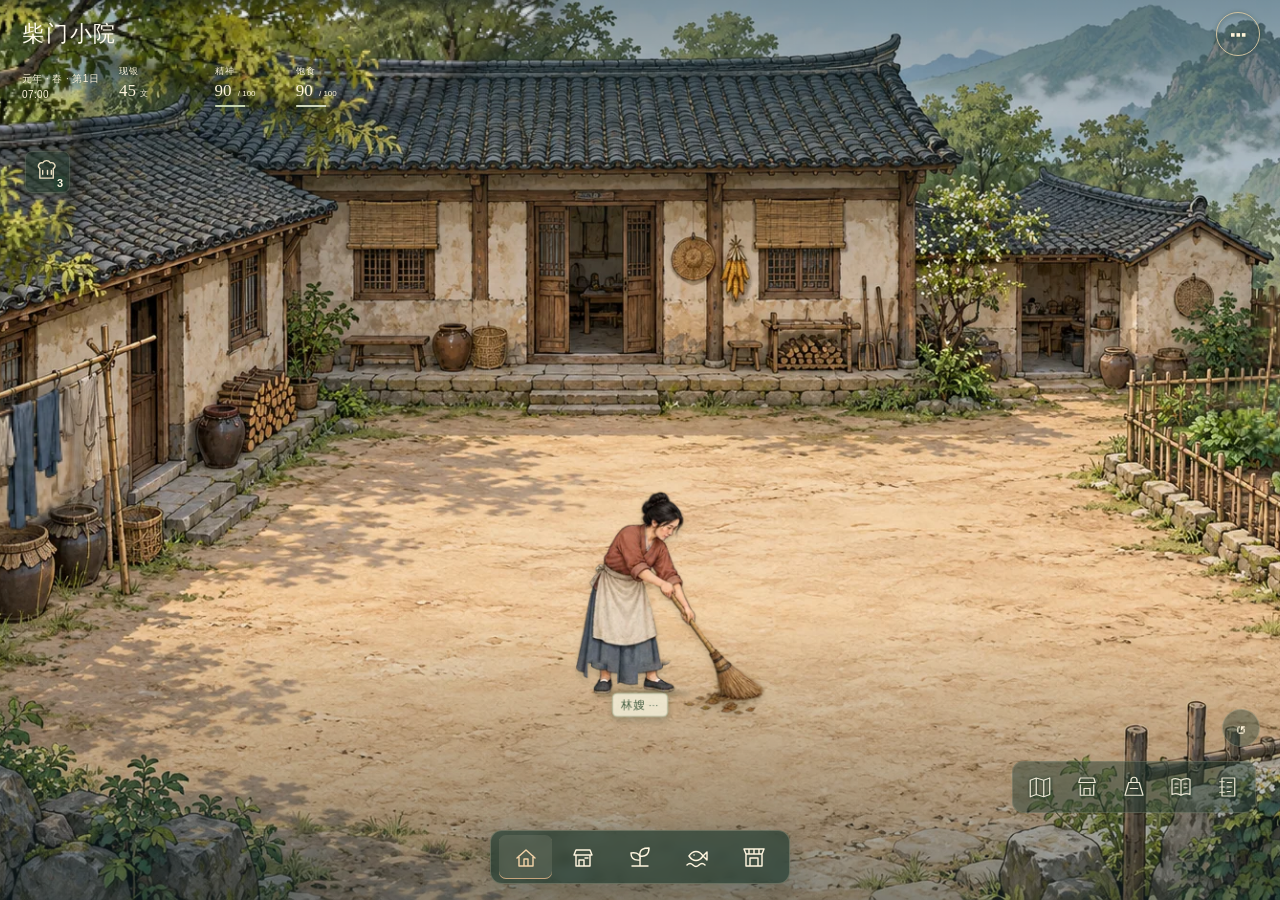
==== commit 9446dad3: "Animate local scenery with free lightweight water wind and steam" ====
--- a/index.html
+++ b/index.html
@@ -9,7 +9,7 @@
   <link rel="icon" href="icon.svg" type="image/svg+xml">
   <link rel="stylesheet" href="style.css?v=2">
   <link rel="stylesheet" href="game-shell.css?v=8">
-  <link rel="stylesheet" href="scene-camera.css?v=4">
+  <link rel="stylesheet" href="scene-camera.css?v=12">
   <link rel="stylesheet" href="work-sprites.css?v=9">
   <link rel="stylesheet" href="play-hud.css?v=11">
 </head>
@@ -66,6 +66,6 @@
     <button class="danger-button" id="new-game">重新开始一段生活</button>
   </dialog>
   <noscript><p class="noscript">请启用浏览器 JavaScript，才能开始经营与保存进度。</p></noscript>
-  <script type="module" src="app.js?v=11"></script>
+  <script type="module" src="app.js?v=12"></script>
 </body>
 </html>
--- a/scene-camera.css
+++ b/scene-camera.css
@@ -17,3 +17,7 @@
 body.reduced-motion .scene-surface *,body.reduced-motion .scene-surface *::before{animation:none!important}
 @media(prefers-reduced-motion:reduce){.scene-surface *,.scene-surface *::before{animation:none!important;transition:none!important}}
 .people-focus{position:absolute;left:18px;bottom:185px;z-index:6;display:flex;gap:8px}.people-focus[hidden]{display:none}.people-focus button{font:12px var(--serif);color:#fff6df;border:1px solid #e2d9bd66;background:#304b3c88;min-height:36px;padding:5px 10px;border-radius:18px}
+
+/* Effects use the same painting coordinates and cannot intercept scene touches. */
+.camera-scene .scene-surface #scene-motion{position:absolute;inset:0;width:1672px;height:941px;pointer-events:none;opacity:1}
+.camera-scene .scene-surface .scene-water{display:none}
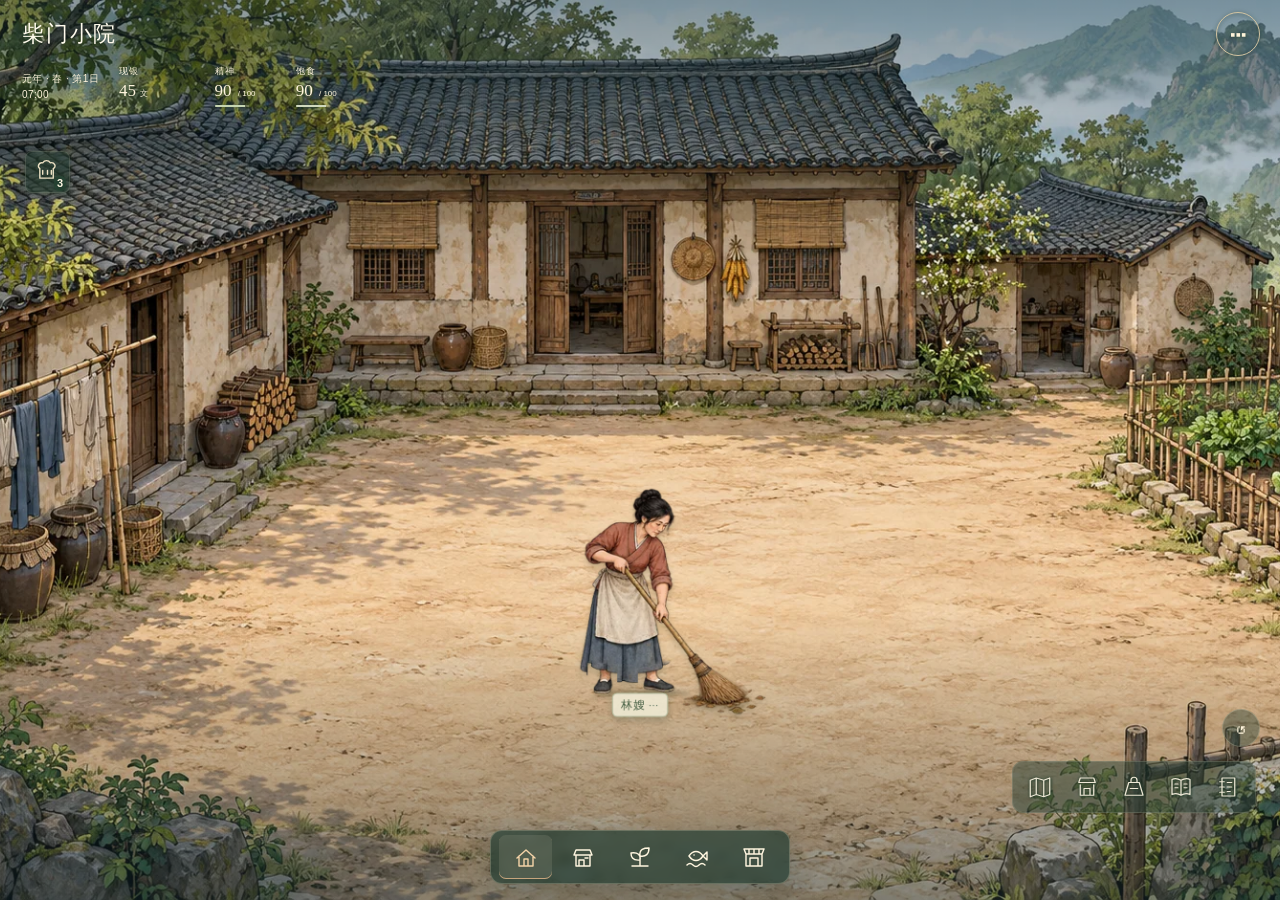
==== commit 66d2da0b: "Stop painting deformation and keep buildings and tree trunks fixed" ====
--- a/index.html
+++ b/index.html
@@ -66,6 +66,6 @@
     <button class="danger-button" id="new-game">重新开始一段生活</button>
   </dialog>
   <noscript><p class="noscript">请启用浏览器 JavaScript，才能开始经营与保存进度。</p></noscript>
-  <script type="module" src="app.js?v=12"></script>
+  <script type="module" src="app.js?v=14"></script>
 </body>
 </html>
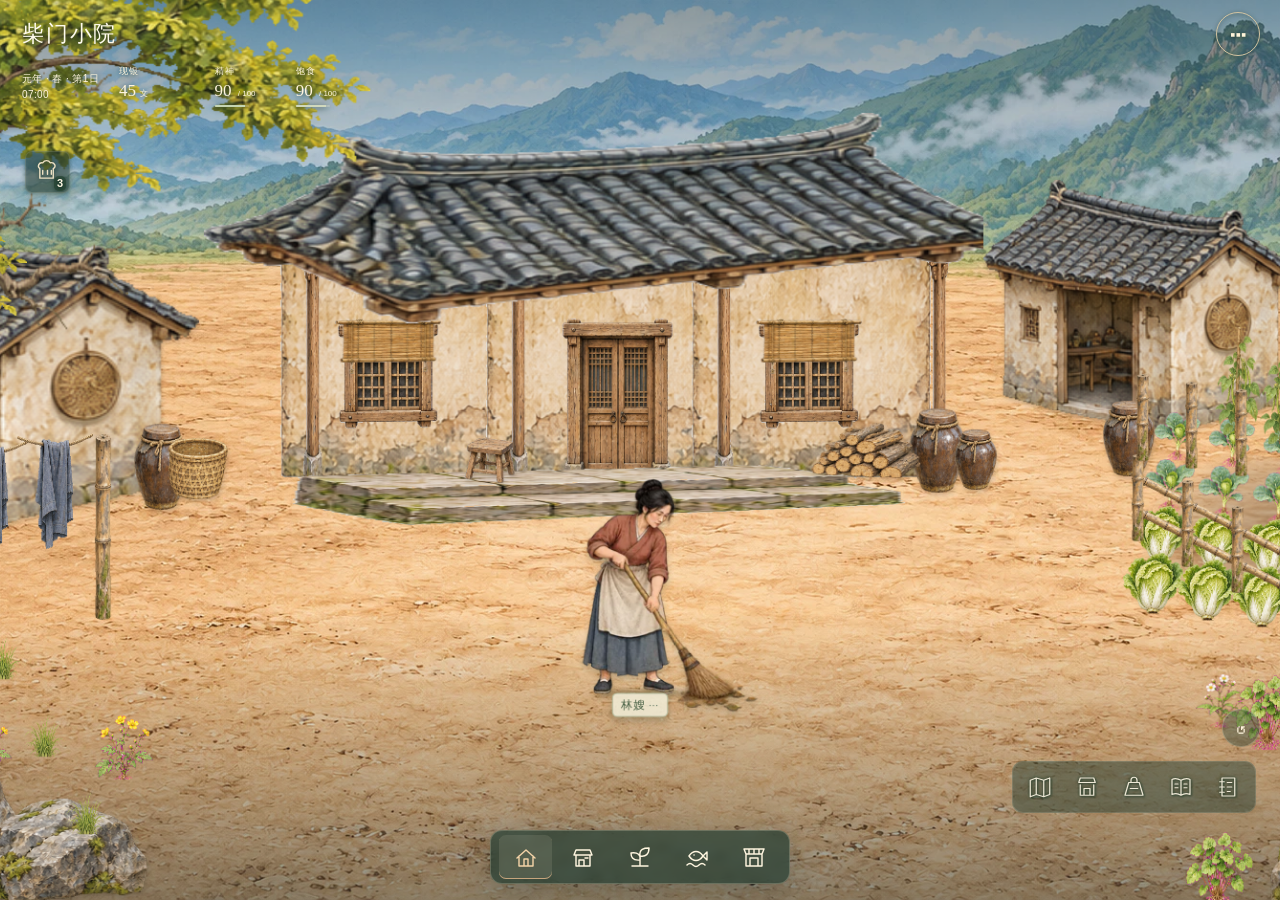
==== commit 5dd461d3: "Assemble courtyard from independent environment materials" ====
--- a/index.html
+++ b/index.html
@@ -12,6 +12,7 @@
   <link rel="stylesheet" href="scene-camera.css?v=12">
   <link rel="stylesheet" href="work-sprites.css?v=9">
   <link rel="stylesheet" href="play-hud.css?v=11">
+  <link rel="stylesheet" href="environment-assembly.css?v=4">
 </head>
 <body>
   <header class="masthead">
@@ -21,7 +22,7 @@
   <main class="game-layout" id="game">
     <section class="world-column" aria-label="动态地点画面">
       <div class="scene" id="scene">
-        <img class="scene-background" id="scene-image" alt="青岚村的山水生活" src="assets/home-v3.webp" fetchpriority="high">
+        <img class="scene-background" id="scene-image" alt="青岚村的山水生活" src="assets/environment-library-v1/home-terrain.webp" fetchpriority="high">
         <div class="scene-wash" aria-hidden="true"></div>
         <div class="scene-water" aria-hidden="true"></div>
         <canvas id="scene-motion" aria-hidden="true"></canvas>
@@ -66,6 +67,6 @@
     <button class="danger-button" id="new-game">重新开始一段生活</button>
   </dialog>
   <noscript><p class="noscript">请启用浏览器 JavaScript，才能开始经营与保存进度。</p></noscript>
-  <script type="module" src="app.js?v=14"></script>
+  <script type="module" src="app.js?v=15"></script>
 </body>
 </html>
--- a/environment-assembly.css
+++ b/environment-assembly.css
@@ -0,0 +1,9 @@
+.assembled-environment{position:absolute;inset:0;z-index:1;pointer-events:none}.assembled-environment[hidden]{display:none}.environment-object{position:absolute;transform-origin:0 0;pointer-events:none}.environment-object img{width:100%;height:100%;display:block;object-fit:fill;transform-origin:50% 92%;pointer-events:none}.object-crop img,.object-plant img{clip-path:inset(0 0 13% 0)}.object-crop img{transform-origin:50% 85%}.has-wind img{animation:object-leaf-wind 5.8s ease-in-out infinite alternate}.object-canopy img{transform-origin:15% 75%;animation-duration:7s}.object-cloth img{transform-origin:50% 0;animation-duration:4.8s}.object-building,.object-wall,.object-trunk,.object-column,.object-roof,.object-post,.object-rail,.object-rock{animation:none!important}@keyframes object-leaf-wind{0%{transform:rotate(-.55deg)}100%{transform:rotate(.65deg)}}body.reduced-motion .environment-object img{animation:none!important}@media(prefers-reduced-motion:reduce){.environment-object img{animation:none!important}}
+
+.object-soil-bed{clip-path:polygon(4% 0,96% 18%,100% 100%,0 71%);filter:brightness(.68) saturate(.8)}
+
+.object-soil-bed{mask-image:radial-gradient(ellipse at center,#000 20%,#0009 53%,transparent 72%);filter:brightness(.8) saturate(.8)}
+
+.object-trunk img,.object-building img,.object-rock img,.object-prop img{filter:drop-shadow(1px 3px 2px #302b2330)}
+
+.environment-paused .has-wind img{animation-play-state:paused}
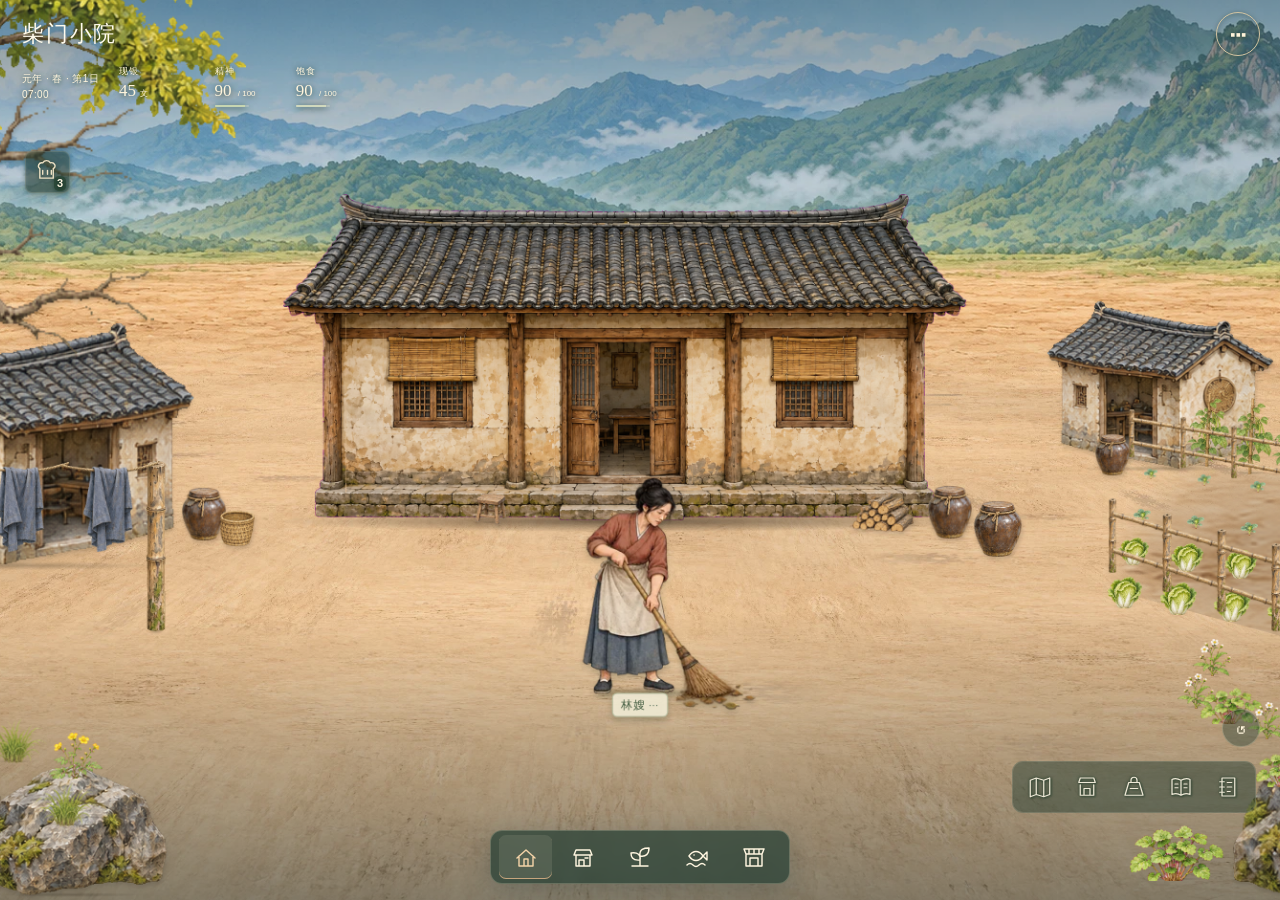
==== commit 71749e66: "Unify courtyard ground projection and register coherent house parts" ====
--- a/index.html
+++ b/index.html
@@ -12,7 +12,7 @@
   <link rel="stylesheet" href="scene-camera.css?v=12">
   <link rel="stylesheet" href="work-sprites.css?v=9">
   <link rel="stylesheet" href="play-hud.css?v=11">
-  <link rel="stylesheet" href="environment-assembly.css?v=4">
+  <link rel="stylesheet" href="environment-assembly.css?v=7">
 </head>
 <body>
   <header class="masthead">
@@ -22,7 +22,7 @@
   <main class="game-layout" id="game">
     <section class="world-column" aria-label="动态地点画面">
       <div class="scene" id="scene">
-        <img class="scene-background" id="scene-image" alt="青岚村的山水生活" src="assets/environment-library-v1/home-terrain.webp" fetchpriority="high">
+        <img class="scene-background" id="scene-image" alt="青岚村的山水生活" src="assets/environment-library-v1/ground-perspective-v2.webp" fetchpriority="high">
         <div class="scene-wash" aria-hidden="true"></div>
         <div class="scene-water" aria-hidden="true"></div>
         <canvas id="scene-motion" aria-hidden="true"></canvas>
@@ -67,6 +67,6 @@
     <button class="danger-button" id="new-game">重新开始一段生活</button>
   </dialog>
   <noscript><p class="noscript">请启用浏览器 JavaScript，才能开始经营与保存进度。</p></noscript>
-  <script type="module" src="app.js?v=15"></script>
+  <script type="module" src="app.js?v=16"></script>
 </body>
 </html>
--- a/environment-assembly.css
+++ b/environment-assembly.css
@@ -7,3 +7,9 @@
 .object-trunk img,.object-building img,.object-rock img,.object-prop img{filter:drop-shadow(1px 3px 2px #302b2330)}
 
 .environment-paused .has-wind img{animation-play-state:paused}
+
+/* Roots are buried in prepared variants. Keep planted bases anchored to the ground. */
+.object-crop img,.object-plant img{clip-path:none;transform-origin:50% 100%}
+.object-soil-bed{clip-path:polygon(4% 0,96% 19%,100% 100%,0 60%)}
+
+.environment-object img{position:relative}.ground-contact{position:absolute;left:13%;right:13%;top:calc(100% - 3px);background:radial-gradient(ellipse,#30291d45,transparent 72%);border-radius:50%;pointer-events:none}.object-contact-shadow{filter:brightness(.16);mask-image:radial-gradient(ellipse,#0009,transparent 72%)}
